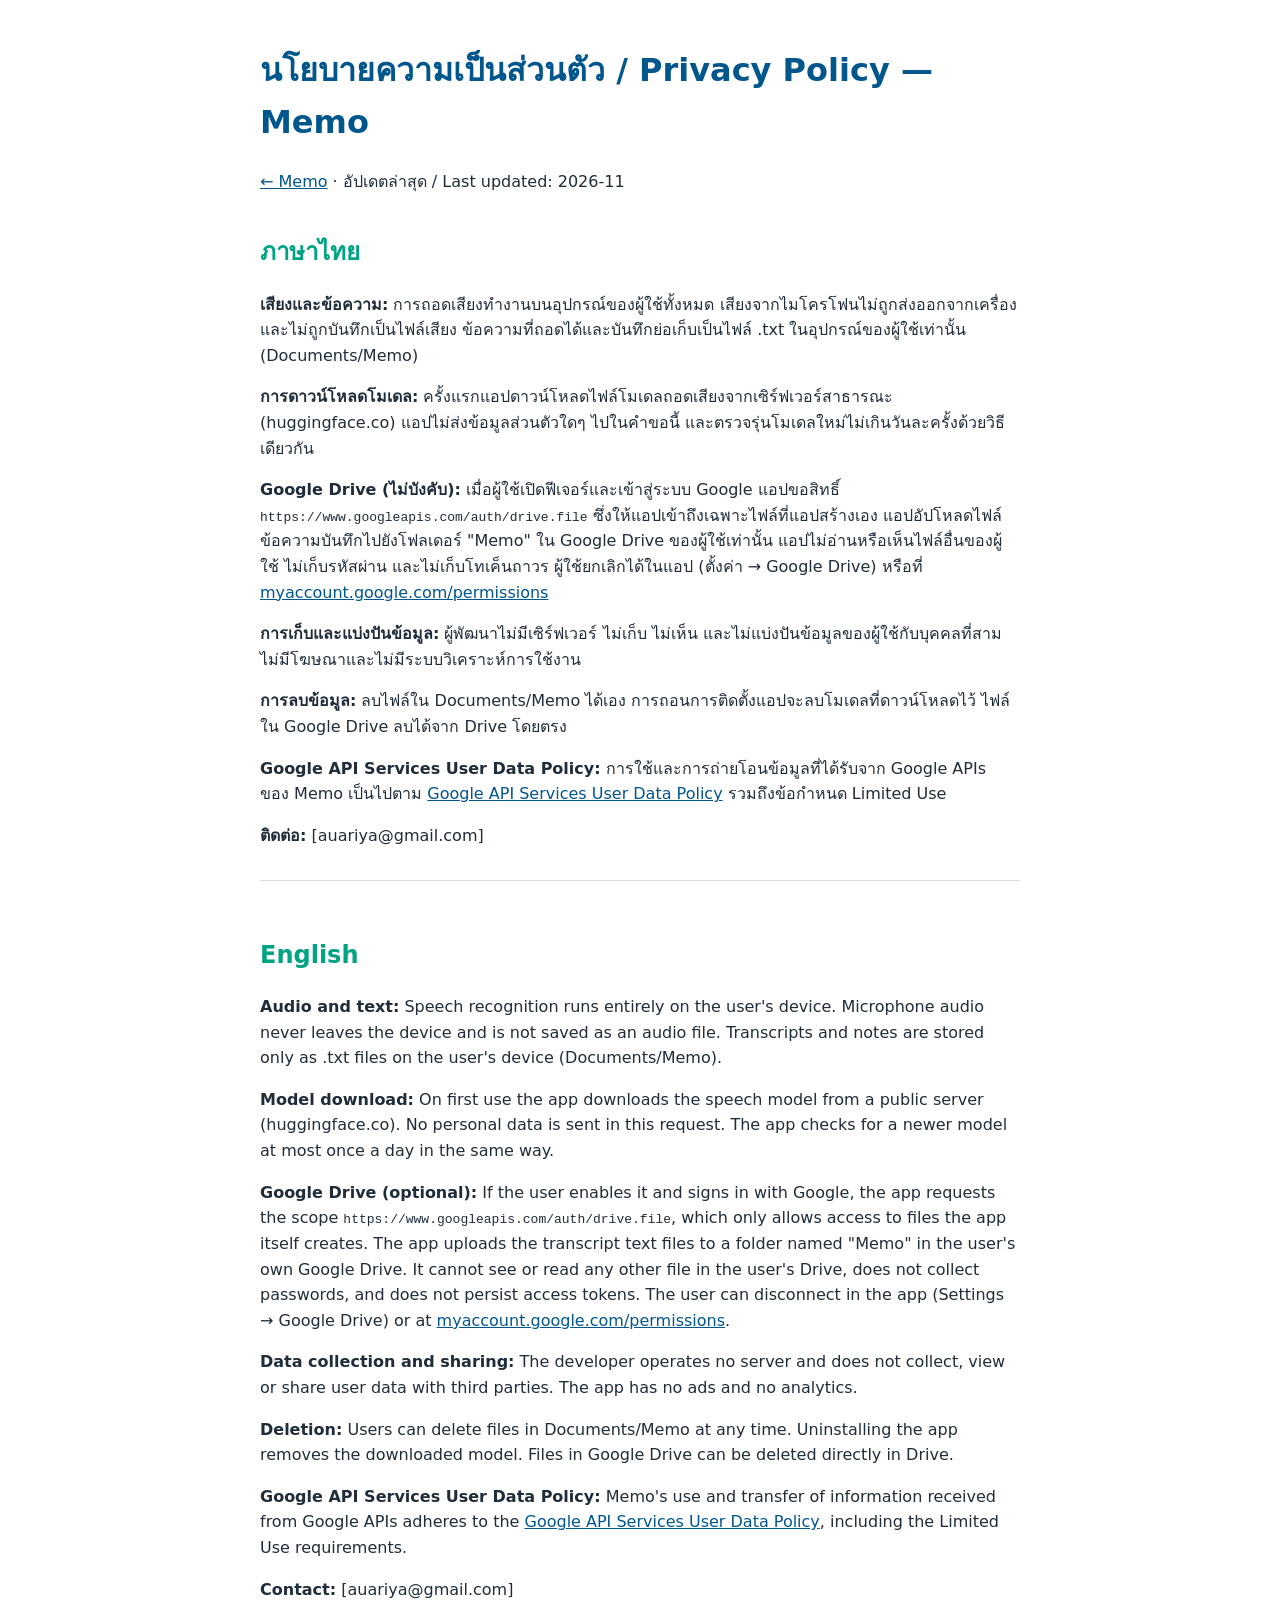
==== privacy.html @ 1b40ed89 "Add files via upload" ====
<!doctype html>
<html lang="th"><head><meta charset="utf-8"><meta name="viewport" content="width=device-width,initial-scale=1">
<title>Memo — Privacy Policy</title><link rel="stylesheet" href="style.css"></head><body>
<h1>นโยบายความเป็นส่วนตัว / Privacy Policy — Memo</h1>
<p class="nav"><a href="index.html">← Memo</a> · อัปเดตล่าสุด / Last updated: 2026-11</p>

<h2>ภาษาไทย</h2>
<p><b>เสียงและข้อความ:</b> การถอดเสียงทำงานบนอุปกรณ์ของผู้ใช้ทั้งหมด เสียงจากไมโครโฟนไม่ถูกส่งออกจากเครื่องและไม่ถูกบันทึกเป็นไฟล์เสียง ข้อความที่ถอดได้และบันทึกย่อเก็บเป็นไฟล์ .txt ในอุปกรณ์ของผู้ใช้เท่านั้น (Documents/Memo)</p>
<p><b>การดาวน์โหลดโมเดล:</b> ครั้งแรกแอปดาวน์โหลดไฟล์โมเดลถอดเสียงจากเซิร์ฟเวอร์สาธารณะ (huggingface.co) แอปไม่ส่งข้อมูลส่วนตัวใดๆ ไปในคำขอนี้ และตรวจรุ่นโมเดลใหม่ไม่เกินวันละครั้งด้วยวิธีเดียวกัน</p>
<p><b>Google Drive (ไม่บังคับ):</b> เมื่อผู้ใช้เปิดฟีเจอร์และเข้าสู่ระบบ Google แอปขอสิทธิ์ <code>https://www.googleapis.com/auth/drive.file</code> ซึ่งให้แอปเข้าถึงเฉพาะไฟล์ที่แอปสร้างเอง แอปอัปโหลดไฟล์ข้อความบันทึกไปยังโฟลเดอร์ "Memo" ใน Google Drive ของผู้ใช้เท่านั้น แอปไม่อ่านหรือเห็นไฟล์อื่นของผู้ใช้ ไม่เก็บรหัสผ่าน และไม่เก็บโทเค็นถาวร ผู้ใช้ยกเลิกได้ในแอป (ตั้งค่า → Google Drive) หรือที่ <a href="https://myaccount.google.com/permissions">myaccount.google.com/permissions</a></p>
<p><b>การเก็บและแบ่งปันข้อมูล:</b> ผู้พัฒนาไม่มีเซิร์ฟเวอร์ ไม่เก็บ ไม่เห็น และไม่แบ่งปันข้อมูลของผู้ใช้กับบุคคลที่สาม ไม่มีโฆษณาและไม่มีระบบวิเคราะห์การใช้งาน</p>
<p><b>การลบข้อมูล:</b> ลบไฟล์ใน Documents/Memo ได้เอง การถอนการติดตั้งแอปจะลบโมเดลที่ดาวน์โหลดไว้ ไฟล์ใน Google Drive ลบได้จาก Drive โดยตรง</p>
<p><b>Google API Services User Data Policy:</b> การใช้และการถ่ายโอนข้อมูลที่ได้รับจาก Google APIs ของ Memo เป็นไปตาม <a href="https://developers.google.com/terms/api-services-user-data-policy">Google API Services User Data Policy</a> รวมถึงข้อกำหนด Limited Use</p>
<p><b>ติดต่อ:</b> [auariya@gmail.com]</p>

<div class="lang"><h2>English</h2>
<p><b>Audio and text:</b> Speech recognition runs entirely on the user's device. Microphone audio never leaves the device and is not saved as an audio file. Transcripts and notes are stored only as .txt files on the user's device (Documents/Memo).</p>
<p><b>Model download:</b> On first use the app downloads the speech model from a public server (huggingface.co). No personal data is sent in this request. The app checks for a newer model at most once a day in the same way.</p>
<p><b>Google Drive (optional):</b> If the user enables it and signs in with Google, the app requests the scope <code>https://www.googleapis.com/auth/drive.file</code>, which only allows access to files the app itself creates. The app uploads the transcript text files to a folder named "Memo" in the user's own Google Drive. It cannot see or read any other file in the user's Drive, does not collect passwords, and does not persist access tokens. The user can disconnect in the app (Settings → Google Drive) or at <a href="https://myaccount.google.com/permissions">myaccount.google.com/permissions</a>.</p>
<p><b>Data collection and sharing:</b> The developer operates no server and does not collect, view or share user data with third parties. The app has no ads and no analytics.</p>
<p><b>Deletion:</b> Users can delete files in Documents/Memo at any time. Uninstalling the app removes the downloaded model. Files in Google Drive can be deleted directly in Drive.</p>
<p><b>Google API Services User Data Policy:</b> Memo's use and transfer of information received from Google APIs adheres to the <a href="https://developers.google.com/terms/api-services-user-data-policy">Google API Services User Data Policy</a>, including the Limited Use requirements.</p>
<p><b>Contact:</b> [auariya@gmail.com]</p></div>
</body></html>
---- style.css ----
body{font-family:system-ui,"Segoe UI",Tahoma,sans-serif;max-width:760px;margin:0 auto;padding:24px 16px 48px;color:#1f2d3a;line-height:1.6}
h1{color:#01568C}h2{color:#00A383;margin-top:1.6em}a{color:#01568C}
.nav{margin:0 0 1.5em}.lang{border-top:1px solid #d5dbe0;margin-top:2em;padding-top:1em}
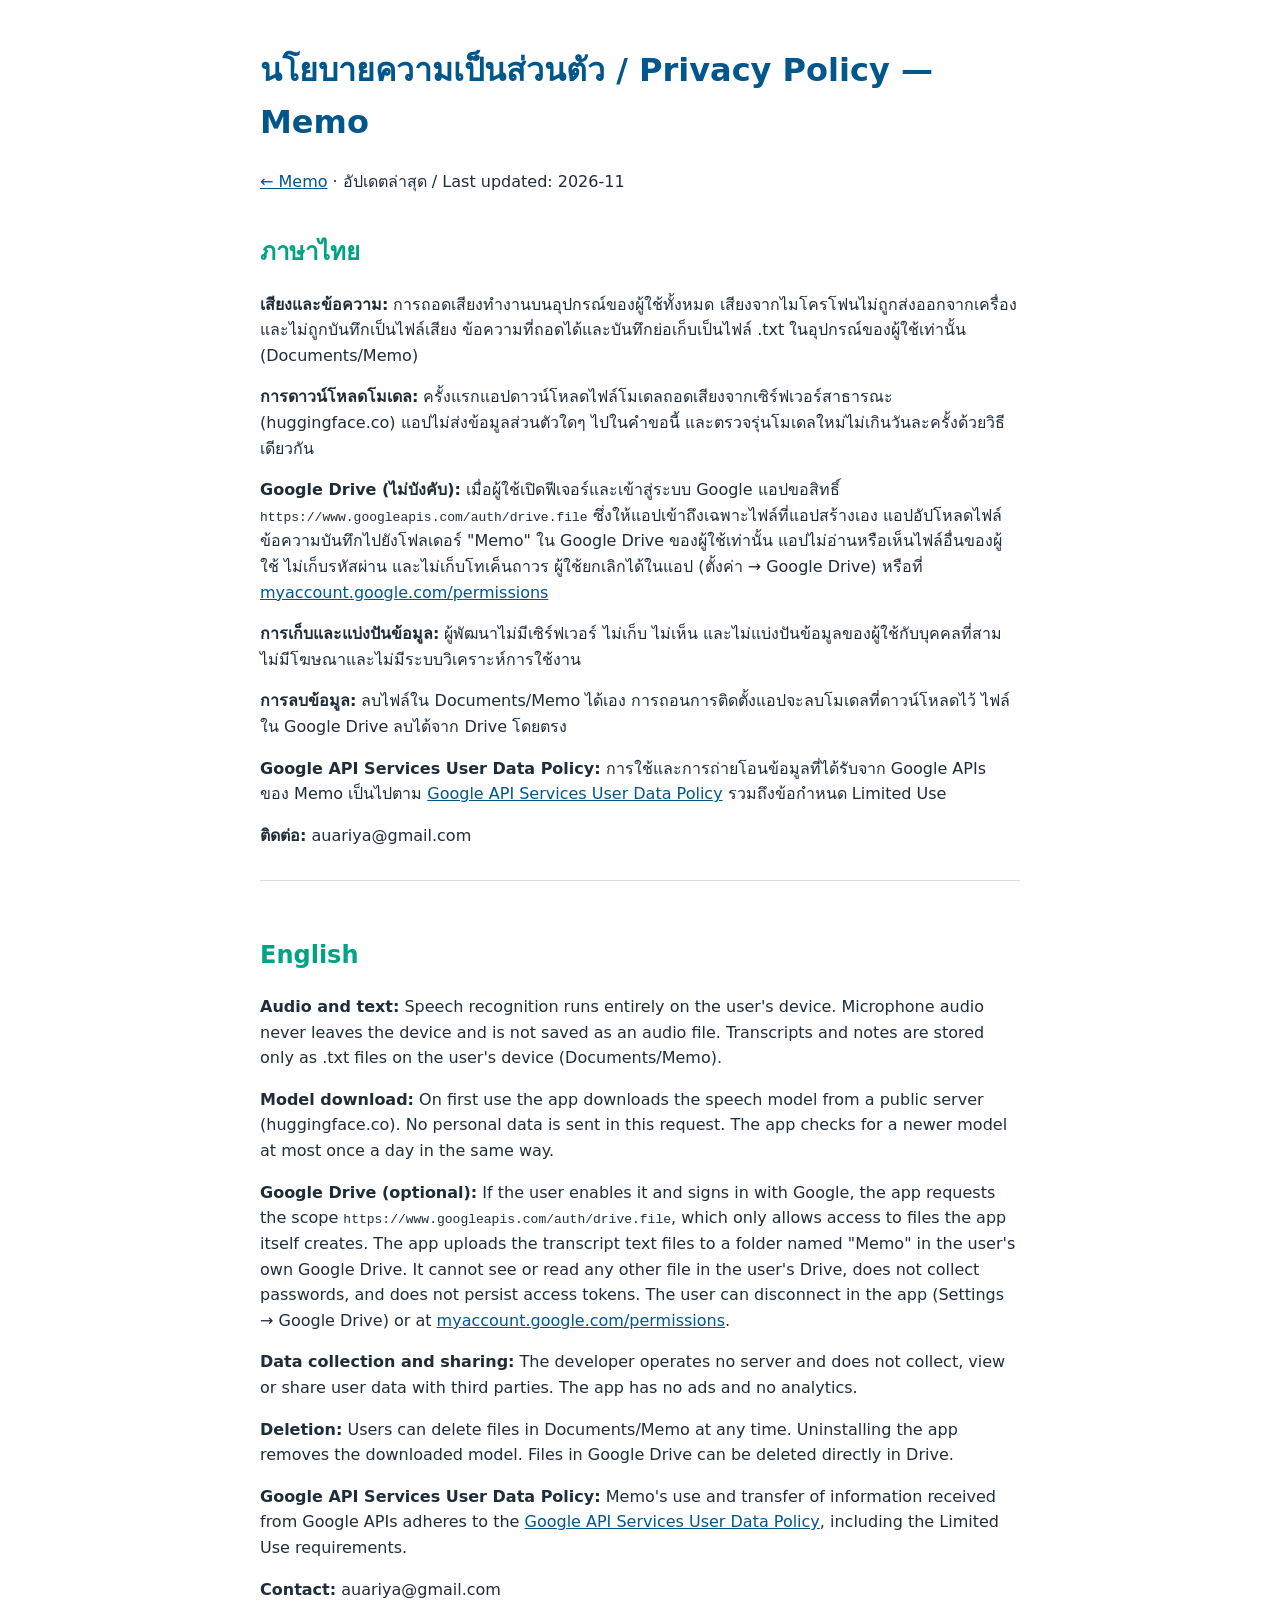
==== commit 306b9e44: "Update contact email format in privacy.html" ====
--- a/privacy.html
+++ b/privacy.html
@@ -11,7 +11,7 @@
 <p><b>การเก็บและแบ่งปันข้อมูล:</b> ผู้พัฒนาไม่มีเซิร์ฟเวอร์ ไม่เก็บ ไม่เห็น และไม่แบ่งปันข้อมูลของผู้ใช้กับบุคคลที่สาม ไม่มีโฆษณาและไม่มีระบบวิเคราะห์การใช้งาน</p>
 <p><b>การลบข้อมูล:</b> ลบไฟล์ใน Documents/Memo ได้เอง การถอนการติดตั้งแอปจะลบโมเดลที่ดาวน์โหลดไว้ ไฟล์ใน Google Drive ลบได้จาก Drive โดยตรง</p>
 <p><b>Google API Services User Data Policy:</b> การใช้และการถ่ายโอนข้อมูลที่ได้รับจาก Google APIs ของ Memo เป็นไปตาม <a href="https://developers.google.com/terms/api-services-user-data-policy">Google API Services User Data Policy</a> รวมถึงข้อกำหนด Limited Use</p>
-<p><b>ติดต่อ:</b> [auariya@gmail.com]</p>
+<p><b>ติดต่อ:</b> auariya@gmail.com</p>
 
 <div class="lang"><h2>English</h2>
 <p><b>Audio and text:</b> Speech recognition runs entirely on the user's device. Microphone audio never leaves the device and is not saved as an audio file. Transcripts and notes are stored only as .txt files on the user's device (Documents/Memo).</p>
@@ -20,5 +20,5 @@
 <p><b>Data collection and sharing:</b> The developer operates no server and does not collect, view or share user data with third parties. The app has no ads and no analytics.</p>
 <p><b>Deletion:</b> Users can delete files in Documents/Memo at any time. Uninstalling the app removes the downloaded model. Files in Google Drive can be deleted directly in Drive.</p>
 <p><b>Google API Services User Data Policy:</b> Memo's use and transfer of information received from Google APIs adheres to the <a href="https://developers.google.com/terms/api-services-user-data-policy">Google API Services User Data Policy</a>, including the Limited Use requirements.</p>
-<p><b>Contact:</b> [auariya@gmail.com]</p></div>
+<p><b>Contact:</b> auariya@gmail.com</p></div>
 </body></html>
